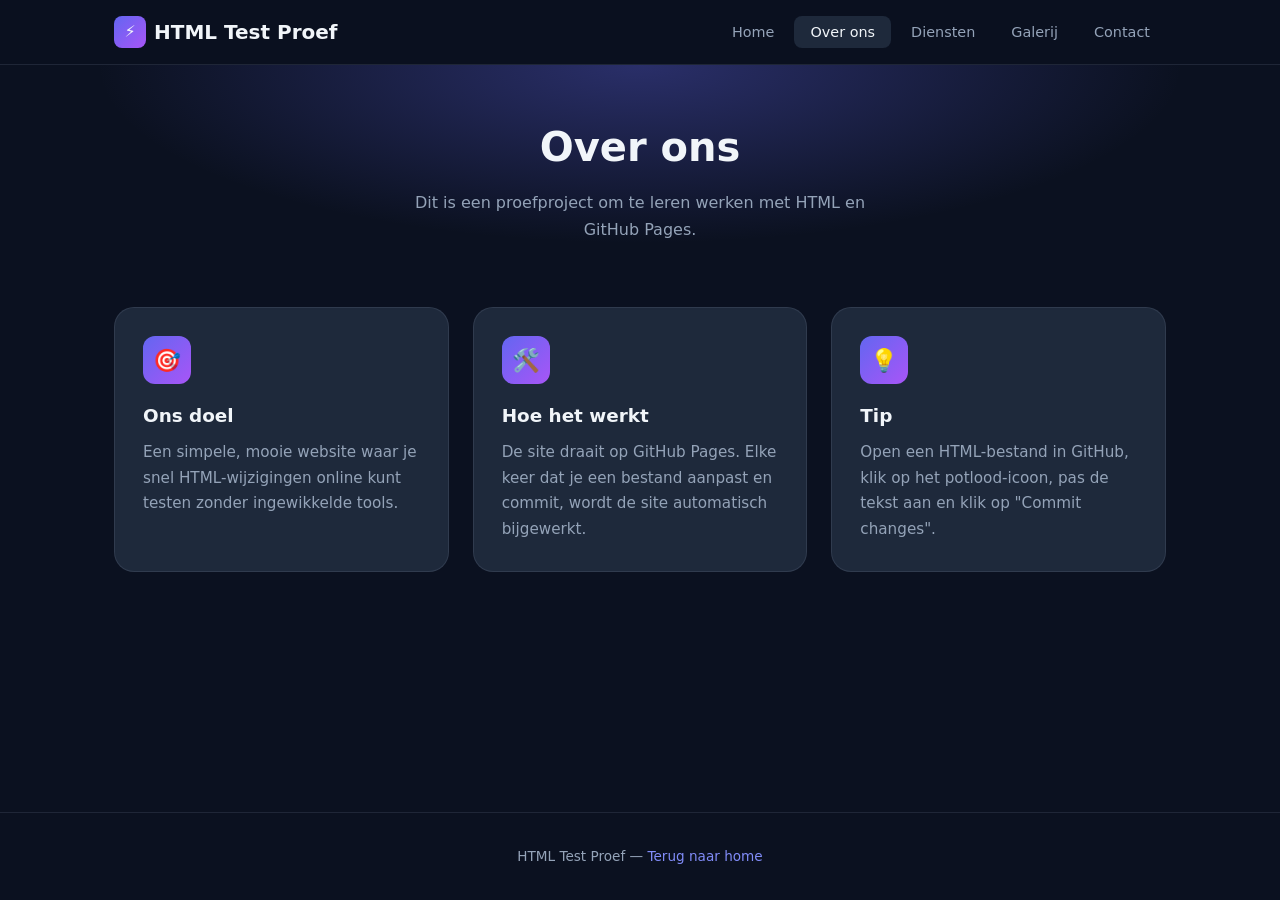
==== pagina2.html @ ba9713c1 "Voeg responsive HTML test proefproject toe met 5 paginas Co-authored-by: Cursor <cursoragent@cursor." ====
<!DOCTYPE html>
<html lang="nl">
<head>
  <meta charset="UTF-8">
  <meta name="viewport" content="width=device-width, initial-scale=1.0">
  <title>Over ons — HTML Test Proef</title>
  <link rel="stylesheet" href="style.css">
</head>
<body>

  <header class="site-header">
    <nav class="nav-container">
      <a href="index.html" class="logo">
        <span class="logo-icon">⚡</span>
        HTML Test Proef
      </a>
      <button class="nav-toggle" aria-label="Menu">☰</button>
      <ul class="nav-links">
        <li><a href="index.html">Home</a></li>
        <li><a href="pagina2.html">Over ons</a></li>
        <li><a href="pagina3.html">Diensten</a></li>
        <li><a href="pagina4.html">Galerij</a></li>
        <li><a href="pagina5.html">Contact</a></li>
      </ul>
    </nav>
  </header>

  <main>
    <section class="page-header">
      <h1>Over ons</h1>
      <p>Dit is een proefproject om te leren werken met HTML en GitHub Pages.</p>
    </section>

    <section class="container">
      <div class="cards">
        <div class="card">
          <div class="card-icon">🎯</div>
          <h3>Ons doel</h3>
          <p>Een simpele, mooie website waar je snel HTML-wijzigingen online kunt testen zonder ingewikkelde tools.</p>
        </div>
        <div class="card">
          <div class="card-icon">🛠️</div>
          <h3>Hoe het werkt</h3>
          <p>De site draait op GitHub Pages. Elke keer dat je een bestand aanpast en commit, wordt de site automatisch bijgewerkt.</p>
        </div>
        <div class="card">
          <div class="card-icon">💡</div>
          <h3>Tip</h3>
          <p>Open een HTML-bestand in GitHub, klik op het potlood-icoon, pas de tekst aan en klik op "Commit changes".</p>
        </div>
      </div>
    </section>
  </main>

  <footer class="site-footer">
    <p>HTML Test Proef — <a href="index.html">Terug naar home</a></p>
  </footer>

  <script src="script.js"></script>
</body>
</html>
---- style.css ----
/* ===== Variables ===== */
:root {
  --bg: #0b1120;
  --bg-soft: #111827;
  --card: #1e293b;
  --card-hover: #273449;
  --accent: #6366f1;
  --accent-light: #818cf8;
  --accent-glow: rgba(99, 102, 241, 0.35);
  --success: #34d399;
  --text: #f1f5f9;
  --muted: #94a3b8;
  --border: rgba(148, 163, 184, 0.15);
  --radius: 12px;
  --radius-lg: 20px;
  --shadow: 0 4px 24px rgba(0, 0, 0, 0.3);
  --transition: 0.25s ease;
}

/* ===== Reset & Base ===== */
*,
*::before,
*::after {
  margin: 0;
  padding: 0;
  box-sizing: border-box;
}

html {
  scroll-behavior: smooth;
}

body {
  font-family: 'Segoe UI', system-ui, -apple-system, sans-serif;
  background: var(--bg);
  color: var(--text);
  line-height: 1.7;
  min-height: 100vh;
  display: flex;
  flex-direction: column;
}

a {
  color: var(--accent-light);
  text-decoration: none;
  transition: color var(--transition);
}

a:hover {
  color: var(--text);
}

img {
  max-width: 100%;
  display: block;
}

/* ===== Header & Navigation ===== */
.site-header {
  position: sticky;
  top: 0;
  z-index: 100;
  background: rgba(11, 17, 32, 0.85);
  backdrop-filter: blur(12px);
  border-bottom: 1px solid var(--border);
}

.nav-container {
  max-width: 1100px;
  margin: 0 auto;
  padding: 0 1.5rem;
  display: flex;
  align-items: center;
  justify-content: space-between;
  height: 64px;
}

.logo {
  font-size: 1.25rem;
  font-weight: 700;
  color: var(--text);
  display: flex;
  align-items: center;
  gap: 0.5rem;
}

.logo-icon {
  width: 32px;
  height: 32px;
  background: linear-gradient(135deg, var(--accent), #a855f7);
  border-radius: 8px;
  display: flex;
  align-items: center;
  justify-content: center;
  font-size: 1rem;
}

.nav-links {
  display: flex;
  gap: 0.25rem;
  list-style: none;
}

.nav-links a {
  color: var(--muted);
  padding: 0.5rem 1rem;
  border-radius: 8px;
  font-size: 0.9rem;
  font-weight: 500;
  transition: all var(--transition);
}

.nav-links a:hover,
.nav-links a.active {
  color: var(--text);
  background: var(--card);
}

.nav-toggle {
  display: none;
  background: none;
  border: none;
  color: var(--text);
  font-size: 1.5rem;
  cursor: pointer;
  padding: 0.25rem;
}

/* ===== Main Content ===== */
main {
  flex: 1;
}

.container {
  max-width: 1100px;
  margin: 0 auto;
  padding: 2rem 1.5rem;
}

/* ===== Hero Section ===== */
.hero {
  text-align: center;
  padding: 4rem 1.5rem 3rem;
  background: radial-gradient(ellipse at 50% 0%, var(--accent-glow), transparent 60%);
}

.hero h1 {
  font-size: clamp(2rem, 5vw, 3.2rem);
  font-weight: 800;
  line-height: 1.2;
  margin-bottom: 1rem;
  background: linear-gradient(135deg, var(--text), var(--accent-light));
  -webkit-background-clip: text;
  -webkit-text-fill-color: transparent;
  background-clip: text;
}

.hero p {
  color: var(--muted);
  font-size: 1.15rem;
  max-width: 560px;
  margin: 0 auto 2rem;
}

.btn {
  display: inline-block;
  padding: 0.75rem 1.75rem;
  background: var(--accent);
  color: white;
  border-radius: 10px;
  font-weight: 600;
  font-size: 0.95rem;
  border: none;
  cursor: pointer;
  transition: all var(--transition);
  box-shadow: 0 4px 16px var(--accent-glow);
}

.btn:hover {
  background: var(--accent-light);
  color: white;
  transform: translateY(-2px);
  box-shadow: 0 6px 24px var(--accent-glow);
}

.btn-outline {
  background: transparent;
  border: 1px solid var(--border);
  box-shadow: none;
  color: var(--text);
  margin-left: 0.75rem;
}

.btn-outline:hover {
  background: var(--card);
  border-color: var(--accent);
  color: var(--text);
}

/* ===== Cards Grid ===== */
.section-title {
  font-size: 1.75rem;
  font-weight: 700;
  margin-bottom: 0.5rem;
}

.section-subtitle {
  color: var(--muted);
  margin-bottom: 2rem;
}

.cards {
  display: grid;
  grid-template-columns: repeat(auto-fit, minmax(280px, 1fr));
  gap: 1.5rem;
}

.card {
  background: var(--card);
  border: 1px solid var(--border);
  border-radius: var(--radius-lg);
  padding: 1.75rem;
  transition: all var(--transition);
}

.card:hover {
  background: var(--card-hover);
  transform: translateY(-4px);
  box-shadow: var(--shadow);
}

.card-icon {
  width: 48px;
  height: 48px;
  background: linear-gradient(135deg, var(--accent), #a855f7);
  border-radius: 12px;
  display: flex;
  align-items: center;
  justify-content: center;
  font-size: 1.4rem;
  margin-bottom: 1rem;
}

.card h3 {
  font-size: 1.15rem;
  margin-bottom: 0.5rem;
}

.card p {
  color: var(--muted);
  font-size: 0.95rem;
}

/* ===== Page Header (subpages) ===== */
.page-header {
  padding: 3rem 1.5rem 2rem;
  text-align: center;
  background: radial-gradient(ellipse at 50% 0%, var(--accent-glow), transparent 60%);
}

.page-header h1 {
  font-size: clamp(1.75rem, 4vw, 2.5rem);
  font-weight: 800;
  margin-bottom: 0.5rem;
}

.page-header p {
  color: var(--muted);
  max-width: 500px;
  margin: 0 auto;
}

/* ===== Gallery ===== */
.gallery {
  display: grid;
  grid-template-columns: repeat(auto-fit, minmax(240px, 1fr));
  gap: 1rem;
}

.gallery-item {
  aspect-ratio: 4 / 3;
  border-radius: var(--radius);
  overflow: hidden;
  position: relative;
  border: 1px solid var(--border);
}

.gallery-item .placeholder {
  width: 100%;
  height: 100%;
  display: flex;
  align-items: center;
  justify-content: center;
  font-size: 2.5rem;
  color: white;
  font-weight: 700;
}

.gallery-item:nth-child(1) .placeholder { background: linear-gradient(135deg, #6366f1, #8b5cf6); }
.gallery-item:nth-child(2) .placeholder { background: linear-gradient(135deg, #ec4899, #f43f5e); }
.gallery-item:nth-child(3) .placeholder { background: linear-gradient(135deg, #14b8a6, #06b6d4); }
.gallery-item:nth-child(4) .placeholder { background: linear-gradient(135deg, #f59e0b, #ef4444); }
.gallery-item:nth-child(5) .placeholder { background: linear-gradient(135deg, #3b82f6, #6366f1); }
.gallery-item:nth-child(6) .placeholder { background: linear-gradient(135deg, #a855f7, #ec4899); }

.gallery-caption {
  position: absolute;
  bottom: 0;
  left: 0;
  right: 0;
  padding: 0.75rem 1rem;
  background: linear-gradient(transparent, rgba(0, 0, 0, 0.7));
  font-size: 0.85rem;
}

/* ===== Contact Form ===== */
.form-group {
  margin-bottom: 1.25rem;
}

.form-group label {
  display: block;
  margin-bottom: 0.4rem;
  font-size: 0.9rem;
  font-weight: 500;
}

.form-group input,
.form-group textarea,
.form-group select {
  width: 100%;
  padding: 0.75rem 1rem;
  background: var(--bg-soft);
  border: 1px solid var(--border);
  border-radius: 10px;
  color: var(--text);
  font-family: inherit;
  font-size: 0.95rem;
  transition: border-color var(--transition);
}

.form-group input:focus,
.form-group textarea:focus,
.form-group select:focus {
  outline: none;
  border-color: var(--accent);
  box-shadow: 0 0 0 3px var(--accent-glow);
}

.form-group textarea {
  min-height: 120px;
  resize: vertical;
}

.form-card {
  max-width: 560px;
  margin: 0 auto;
  background: var(--card);
  border: 1px solid var(--border);
  border-radius: var(--radius-lg);
  padding: 2rem;
}

/* ===== Info List ===== */
.info-list {
  list-style: none;
  display: flex;
  flex-direction: column;
  gap: 1rem;
}

.info-list li {
  display: flex;
  align-items: center;
  gap: 1rem;
  padding: 1rem 1.25rem;
  background: var(--card);
  border: 1px solid var(--border);
  border-radius: var(--radius);
}

.info-list .icon {
  font-size: 1.3rem;
}

/* ===== Footer ===== */
.site-footer {
  border-top: 1px solid var(--border);
  padding: 2rem 1.5rem;
  text-align: center;
  color: var(--muted);
  font-size: 0.85rem;
}

.site-footer a {
  color: var(--accent-light);
}

/* ===== Badge ===== */
.badge {
  display: inline-block;
  padding: 0.25rem 0.75rem;
  background: rgba(99, 102, 241, 0.15);
  color: var(--accent-light);
  border-radius: 20px;
  font-size: 0.8rem;
  font-weight: 600;
  margin-bottom: 1rem;
}

/* ===== Responsive ===== */
@media (max-width: 768px) {
  .nav-toggle {
    display: block;
  }

  .nav-links {
    display: none;
    position: absolute;
    top: 64px;
    left: 0;
    right: 0;
    flex-direction: column;
    background: var(--bg-soft);
    border-bottom: 1px solid var(--border);
    padding: 0.75rem;
    gap: 0.25rem;
  }

  .nav-links.open {
    display: flex;
  }

  .nav-links a {
    padding: 0.75rem 1rem;
  }

  .btn-outline {
    margin-left: 0;
    margin-top: 0.75rem;
    display: block;
  }

  .hero {
    padding: 2.5rem 1.5rem 2rem;
  }

  .hero .btn-group {
    display: flex;
    flex-direction: column;
    gap: 0.75rem;
    align-items: center;
  }
}

@media (min-width: 769px) {
  .hero .btn-group {
    display: inline-flex;
    gap: 0;
  }
}
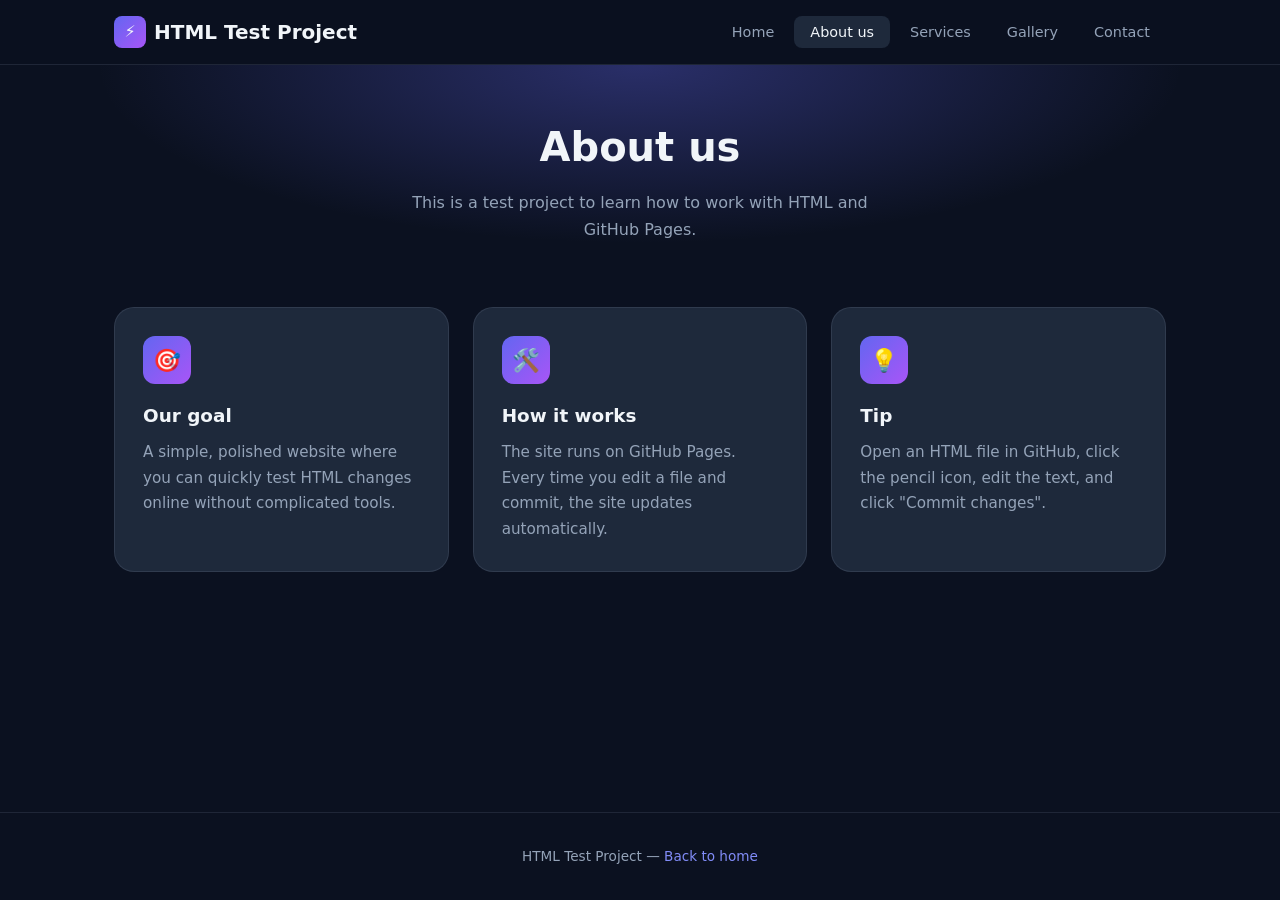
==== commit c794a282: "Translate entire project from Dutch to English - Update all 5 HTML pages with English content and na" ====
--- a/pagina2.html
+++ b/pagina2.html
@@ -1,9 +1,9 @@
 <!DOCTYPE html>
-<html lang="nl">
+<html lang="en">
 <head>
   <meta charset="UTF-8">
   <meta name="viewport" content="width=device-width, initial-scale=1.0">
-  <title>Over ons — HTML Test Proef</title>
+  <title>About us — HTML Test Project</title>
   <link rel="stylesheet" href="style.css">
 </head>
 <body>
@@ -12,14 +12,14 @@
     <nav class="nav-container">
       <a href="index.html" class="logo">
         <span class="logo-icon">⚡</span>
-        HTML Test Proef
+        HTML Test Project
       </a>
       <button class="nav-toggle" aria-label="Menu">☰</button>
       <ul class="nav-links">
         <li><a href="index.html">Home</a></li>
-        <li><a href="pagina2.html">Over ons</a></li>
-        <li><a href="pagina3.html">Diensten</a></li>
-        <li><a href="pagina4.html">Galerij</a></li>
+        <li><a href="pagina2.html">About us</a></li>
+        <li><a href="pagina3.html">Services</a></li>
+        <li><a href="pagina4.html">Gallery</a></li>
         <li><a href="pagina5.html">Contact</a></li>
       </ul>
     </nav>
@@ -27,33 +27,33 @@
 
   <main>
     <section class="page-header">
-      <h1>Over ons</h1>
-      <p>Dit is een proefproject om te leren werken met HTML en GitHub Pages.</p>
+      <h1>About us</h1>
+      <p>This is a test project to learn how to work with HTML and GitHub Pages.</p>
     </section>
 
     <section class="container">
       <div class="cards">
         <div class="card">
           <div class="card-icon">🎯</div>
-          <h3>Ons doel</h3>
-          <p>Een simpele, mooie website waar je snel HTML-wijzigingen online kunt testen zonder ingewikkelde tools.</p>
+          <h3>Our goal</h3>
+          <p>A simple, polished website where you can quickly test HTML changes online without complicated tools.</p>
         </div>
         <div class="card">
           <div class="card-icon">🛠️</div>
-          <h3>Hoe het werkt</h3>
-          <p>De site draait op GitHub Pages. Elke keer dat je een bestand aanpast en commit, wordt de site automatisch bijgewerkt.</p>
+          <h3>How it works</h3>
+          <p>The site runs on GitHub Pages. Every time you edit a file and commit, the site updates automatically.</p>
         </div>
         <div class="card">
           <div class="card-icon">💡</div>
           <h3>Tip</h3>
-          <p>Open een HTML-bestand in GitHub, klik op het potlood-icoon, pas de tekst aan en klik op "Commit changes".</p>
+          <p>Open an HTML file in GitHub, click the pencil icon, edit the text, and click "Commit changes".</p>
         </div>
       </div>
     </section>
   </main>
 
   <footer class="site-footer">
-    <p>HTML Test Proef — <a href="index.html">Terug naar home</a></p>
+    <p>HTML Test Project — <a href="index.html">Back to home</a></p>
   </footer>
 
   <script src="script.js"></script>
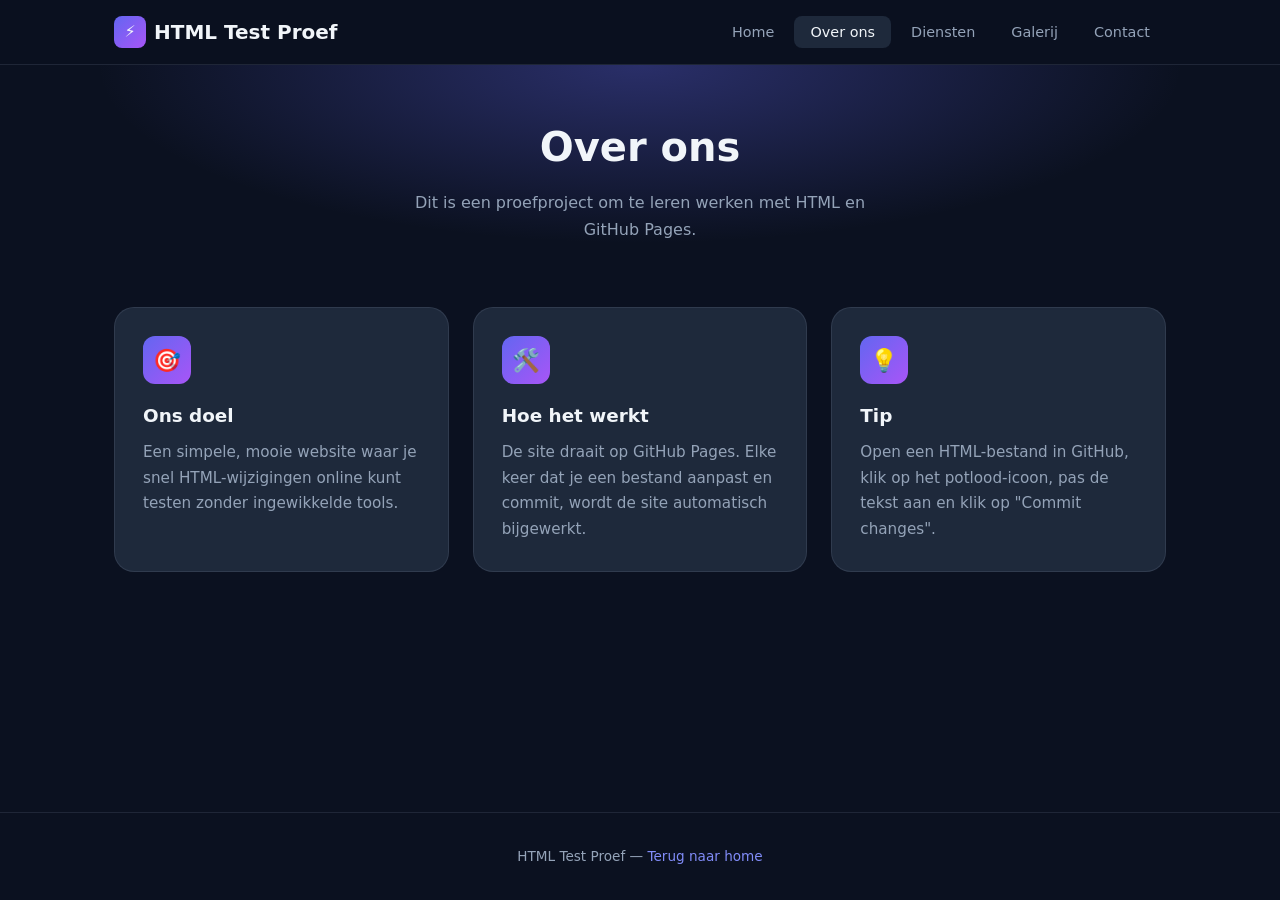
==== commit dbf5be40: "Resolve README conflict, sync with remote Co-authored-by: Cursor <cursoragent@cursor.com>" ====
--- a/pagina2.html
+++ b/pagina2.html
@@ -1,9 +1,9 @@
 <!DOCTYPE html>
-<html lang="en">
+<html lang="nl">
 <head>
   <meta charset="UTF-8">
   <meta name="viewport" content="width=device-width, initial-scale=1.0">
-  <title>About us — HTML Test Project</title>
+  <title> ons — HTML enen nu  Test Proef</title>
   <link rel="stylesheet" href="style.css">
 </head>
 <body>
@@ -12,14 +12,14 @@
     <nav class="nav-container">
       <a href="index.html" class="logo">
         <span class="logo-icon">⚡</span>
-        HTML Test Project
+        HTML Test Proef
       </a>
       <button class="nav-toggle" aria-label="Menu">☰</button>
       <ul class="nav-links">
         <li><a href="index.html">Home</a></li>
-        <li><a href="pagina2.html">About us</a></li>
-        <li><a href="pagina3.html">Services</a></li>
-        <li><a href="pagina4.html">Gallery</a></li>
+        <li><a href="pagina2.html">Over ons</a></li>
+        <li><a href="pagina3.html">Diensten</a></li>
+        <li><a href="pagina4.html">Galerij</a></li>
         <li><a href="pagina5.html">Contact</a></li>
       </ul>
     </nav>
@@ -27,33 +27,33 @@
 
   <main>
     <section class="page-header">
-      <h1>About us</h1>
-      <p>This is a test project to learn how to work with HTML and GitHub Pages.</p>
+      <h1>Over ons</h1>
+      <p>Dit is een proefproject om te leren werken met HTML en GitHub Pages.</p>
     </section>
 
     <section class="container">
       <div class="cards">
         <div class="card">
           <div class="card-icon">🎯</div>
-          <h3>Our goal</h3>
-          <p>A simple, polished website where you can quickly test HTML changes online without complicated tools.</p>
+          <h3>Ons doel</h3>
+          <p>Een simpele, mooie website waar je snel HTML-wijzigingen online kunt testen zonder ingewikkelde tools.</p>
         </div>
         <div class="card">
           <div class="card-icon">🛠️</div>
-          <h3>How it works</h3>
-          <p>The site runs on GitHub Pages. Every time you edit a file and commit, the site updates automatically.</p>
+          <h3>Hoe het werkt</h3>
+          <p>De site draait op GitHub Pages. Elke keer dat je een bestand aanpast en commit, wordt de site automatisch bijgewerkt.</p>
         </div>
         <div class="card">
           <div class="card-icon">💡</div>
           <h3>Tip</h3>
-          <p>Open an HTML file in GitHub, click the pencil icon, edit the text, and click "Commit changes".</p>
+          <p>Open een HTML-bestand in GitHub, klik op het potlood-icoon, pas de tekst aan en klik op "Commit changes".</p>
         </div>
       </div>
     </section>
   </main>
 
   <footer class="site-footer">
-    <p>HTML Test Project — <a href="index.html">Back to home</a></p>
+    <p>HTML Test Proef — <a href="index.html">Terug naar home</a></p>
   </footer>
 
   <script src="script.js"></script>
